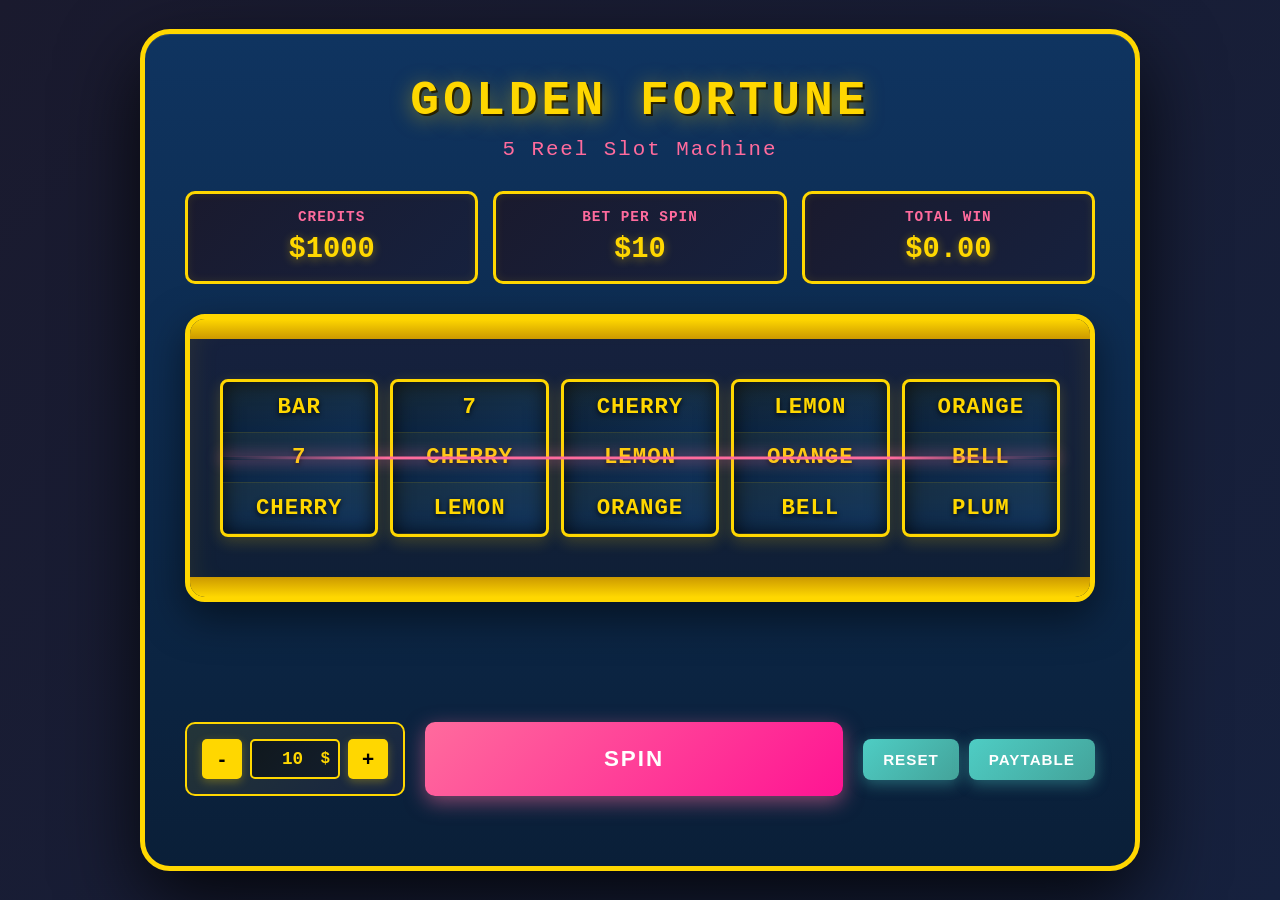
==== jackpot.html @ 62ddad8b "update" ====
<!DOCTYPE html>
<html lang="en">
<head>
    <meta charset="UTF-8">
    <meta name="viewport" content="width=device-width, initial-scale=1.0">
    <title>Golden Fortune Slot Machine</title>
    <link rel="stylesheet" href="jackpot.css">
</head>
<body>
    <div class="container">
        <div class="machine-header">
            <h1>GOLDEN FORTUNE</h1>
            <p class="subtitle">5 Reel Slot Machine</p>
        </div>

        <div class="display-panel">
            <div class="display-box">
                <span class="label">CREDITS</span>
                <span class="value" id="balance">$1000.00</span>
            </div>
            <div class="display-box">
                <span class="label">BET PER SPIN</span>
                <span class="value" id="bet-display">$1.00</span>
            </div>
            <div class="display-box">
                <span class="label">TOTAL WIN</span>
                <span class="value" id="win-display">$0.00</span>
            </div>
        </div>

        <div class="slot-machine">
            <div class="machine-top"></div>
            
            <div class="reels-wrapper">
                <div class="reel-slot" id="reel-1">
                    <div class="reel">
                        <div class="reel-item">BAR</div>
                        <div class="reel-item">7</div>
                        <div class="reel-item">CHERRY</div>
                        <div class="reel-item">LEMON</div>
                        <div class="reel-item">ORANGE</div>
                        <div class="reel-item">BELL</div>
                        <div class="reel-item">PLUM</div>
                        <div class="reel-item">GOLD</div>
                        <div class="reel-item">BAR</div>
                        <div class="reel-item">7</div>
                    </div>
                </div>
                <div class="reel-slot" id="reel-2">
                    <div class="reel">
                        <div class="reel-item">7</div>
                        <div class="reel-item">CHERRY</div>
                        <div class="reel-item">LEMON</div>
                        <div class="reel-item">ORANGE</div>
                        <div class="reel-item">BELL</div>
                        <div class="reel-item">PLUM</div>
                        <div class="reel-item">GOLD</div>
                        <div class="reel-item">BAR</div>
                        <div class="reel-item">7</div>
                        <div class="reel-item">CHERRY</div>
                    </div>
                </div>
                <div class="reel-slot" id="reel-3">
                    <div class="reel">
                        <div class="reel-item">CHERRY</div>
                        <div class="reel-item">LEMON</div>
                        <div class="reel-item">ORANGE</div>
                        <div class="reel-item">BELL</div>
                        <div class="reel-item">PLUM</div>
                        <div class="reel-item">GOLD</div>
                        <div class="reel-item">BAR</div>
                        <div class="reel-item">7</div>
                        <div class="reel-item">CHERRY</div>
                        <div class="reel-item">LEMON</div>
                    </div>
                </div>
                <div class="reel-slot" id="reel-4">
                    <div class="reel">
                        <div class="reel-item">LEMON</div>
                        <div class="reel-item">ORANGE</div>
                        <div class="reel-item">BELL</div>
                        <div class="reel-item">PLUM</div>
                        <div class="reel-item">GOLD</div>
                        <div class="reel-item">BAR</div>
                        <div class="reel-item">7</div>
                        <div class="reel-item">CHERRY</div>
                        <div class="reel-item">LEMON</div>
                        <div class="reel-item">ORANGE</div>
                    </div>
                </div>
                <div class="reel-slot" id="reel-5">
                    <div class="reel">
                        <div class="reel-item">ORANGE</div>
                        <div class="reel-item">BELL</div>
                        <div class="reel-item">PLUM</div>
                        <div class="reel-item">GOLD</div>
                        <div class="reel-item">BAR</div>
                        <div class="reel-item">7</div>
                        <div class="reel-item">CHERRY</div>
                        <div class="reel-item">LEMON</div>
                        <div class="reel-item">ORANGE</div>
                        <div class="reel-item">BELL</div>
                    </div>
                </div>
            </div>

            <div class="payline"></div>
            <div class="machine-bottom"></div>
        </div>

        <div class="message-area">
            <div id="result-message"></div>
            <div id="combo-display"></div>
        </div>

        <div class="control-panel">
            <div class="bet-control">
                <button class="btn-control" id="minus-btn">-</button>
                <div class="bet-input-wrapper">
                    <input type="text" id="bet-input" readonly>
                    <span class="currency">$</span>
                </div>
                <button class="btn-control" id="plus-btn">+</button>
            </div>

            <button id="spin-btn" class="btn-spin">SPIN</button>

            <div class="info-section">
                <button id="reset-btn" class="btn-info">RESET</button>
                <button id="paytable-btn" class="btn-info">PAYTABLE</button>
            </div>
        </div>

        <!-- Pay Table Modal -->
        <div id="paytable-modal" class="modal">
            <div class="modal-content">
                <span class="close">&times;</span>
                <h2>PAY TABLE</h2>
                <table class="paytable">
                    <tr>
                        <th>Combination</th>
                        <th>Multiplier</th>
                        <th>Odds</th>
                    </tr>
                    <tr class="jackpot-row">
                        <td>5 GOLD (Jackpot)</td>
                        <td>10,000x</td>
                        <td>1 in 8,389,262</td>
                    </tr>
                    <tr>
                        <td>5 of a Kind</td>
                        <td>500x</td>
                        <td>1 in 3,200</td>
                    </tr>
                    <tr>
                        <td>4 of a Kind</td>
                        <td>100x</td>
                        <td>1 in 400</td>
                    </tr>
                    <tr>
                        <td>3 of a Kind</td>
                        <td>10x</td>
                        <td>1 in 50</td>
                    </tr>
                    <tr class="bonus-row">
                        <td>3 GOLD (anywhere)</td>
                        <td>100x</td>
                        <td>1 in 540</td>
                    </tr>
                </table>
            </div>
        </div>
    </div>

    <script src="jackpot.js"></script>
</body>
</html>
---- jackpot.css ----
* {
    margin: 0;
    padding: 0;
    box-sizing: border-box;
}

body {
    font-family: 'Courier New', monospace;
    background: linear-gradient(135deg, #1a1a2e 0%, #16213e 100%);
    min-height: 100vh;
    display: flex;
    justify-content: center;
    align-items: center;
    padding: 20px;
}

.container {
    background: linear-gradient(180deg, #0f3460 0%, #0a1f38 100%);
    border-radius: 30px;
    padding: 40px;
    box-shadow: 0 30px 80px rgba(0, 0, 0, 0.8), inset 0 1px 0 rgba(255, 255, 255, 0.1);
    max-width: 1000px;
    width: 100%;
    border: 5px solid #ffd700;
    position: relative;
}

.machine-header {
    text-align: center;
    margin-bottom: 30px;
}

.machine-header h1 {
    font-size: 3em;
    color: #ffd700;
    text-shadow: 0 4px 20px rgba(255, 215, 0, 0.5), 2px 2px 0 #000;
    letter-spacing: 4px;
    margin-bottom: 10px;
    font-weight: bold;
}

.subtitle {
    color: #ff6b9d;
    font-size: 1.3em;
    letter-spacing: 2px;
}

.display-panel {
    display: grid;
    grid-template-columns: repeat(3, 1fr);
    gap: 15px;
    margin-bottom: 30px;
    padding: 0;
}

.display-box {
    background: linear-gradient(135deg, #1a1a2e 0%, #16213e 100%);
    border: 3px solid #ffd700;
    border-radius: 10px;
    padding: 15px;
    text-align: center;
    box-shadow: inset 0 0 10px rgba(255, 215, 0, 0.1);
}

.display-box .label {
    display: block;
    color: #ff6b9d;
    font-size: 0.9em;
    margin-bottom: 8px;
    text-transform: uppercase;
    letter-spacing: 1px;
    font-weight: bold;
}

.display-box .value {
    display: block;
    color: #ffd700;
    font-size: 1.8em;
    font-weight: bold;
    text-shadow: 0 2px 10px rgba(255, 215, 0, 0.4);
}

.slot-machine {
    position: relative;
    background: linear-gradient(180deg, #16213e 0%, #0f1f36 100%);
    border-radius: 20px;
    padding: 40px 30px;
    margin: 30px 0;
    border: 5px solid #ffd700;
    box-shadow: inset 0 0 30px rgba(255, 215, 0, 0.1), 0 15px 40px rgba(0, 0, 0, 0.5);
}

.machine-top {
    position: absolute;
    top: 0;
    left: 0;
    right: 0;
    height: 20px;
    background: linear-gradient(180deg, #ffd700 0%, #cc9900 100%);
    border-radius: 15px 15px 0 0;
}

.machine-bottom {
    position: absolute;
    bottom: 0;
    left: 0;
    right: 0;
    height: 20px;
    background: linear-gradient(180deg, #cc9900 0%, #ffd700 100%);
    border-radius: 0 0 15px 15px;
}

.reels-wrapper {
    display: grid;
    grid-template-columns: repeat(5, 1fr);
    gap: 12px;
    margin: 20px 0;
}

.reel-slot {
    position: relative;
    background: linear-gradient(135deg, #0a1f38 0%, #0f3460 100%);
    border: 3px solid #ffd700;
    border-radius: 8px;
    overflow: hidden;
    aspect-ratio: 1;
    box-shadow: inset 0 0 20px rgba(0, 0, 0, 0.8), 0 5px 15px rgba(255, 215, 0, 0.2);
}

.reel {
    width: 100%;
    height: 100%;
    display: flex;
    flex-direction: column;
    font-weight: bold;
    letter-spacing: 1px;
}

.reel-item {
    display: flex;
    align-items: center;
    justify-content: center;
    font-size: 1.4em;
    flex: 0 0 33.333%;
    height: 33.333%;
    color: #ffd700;
    text-shadow: 0 2px 5px rgba(0, 0, 0, 0.8);
    background: linear-gradient(180deg, rgba(255, 215, 0, 0.05) 0%, transparent 100%);
    border-bottom: 1px solid rgba(255, 215, 0, 0.1);
}

.reel.spinning {
    animation: spin 0.08s linear infinite;
}

@keyframes spin {
    0% {
        transform: translateY(0);
    }
    100% {
        transform: translateY(-33.333%);
    }
}

.payline {
    position: absolute;
    top: 50%;
    left: 30px;
    right: 30px;
    height: 3px;
    background: linear-gradient(90deg, transparent, #ff6b9d 20%, #ff6b9d 80%, transparent);
    transform: translateY(-50%);
    z-index: 10;
    box-shadow: 0 0 15px #ff6b9d;
}

.message-area {
    text-align: center;
    margin: 25px 0;
    min-height: 60px;
}

#result-message {
    color: #ff6b9d;
    font-size: 1.8em;
    font-weight: bold;
    text-shadow: 0 2px 10px rgba(255, 107, 157, 0.5);
    margin-bottom: 5px;
}

#combo-display {
    color: #ffd700;
    font-size: 1.2em;
    text-shadow: 0 2px 8px rgba(255, 215, 0, 0.3);
}

.control-panel {
    display: grid;
    grid-template-columns: 1fr 2fr 1fr;
    gap: 20px;
    margin: 30px 0;
}

.bet-control {
    display: flex;
    gap: 8px;
    justify-content: center;
    align-items: center;
    background: linear-gradient(135deg, rgba(255, 215, 0, 0.1) 0%, rgba(255, 107, 157, 0.05) 100%);
    padding: 15px;
    border-radius: 10px;
    border: 2px solid #ffd700;
}

.btn-control {
    background: #ffd700;
    color: #000;
    border: none;
    width: 40px;
    height: 40px;
    font-size: 1.3em;
    font-weight: bold;
    border-radius: 5px;
    cursor: pointer;
    transition: all 0.2s;
    box-shadow: 0 3px 10px rgba(255, 215, 0, 0.3);
}

.btn-control:hover {
    background: #ffed4e;
    transform: scale(1.1);
}

.btn-control:active {
    transform: scale(0.95);
}

.bet-input-wrapper {
    position: relative;
    display: flex;
    align-items: center;
}

#bet-input {
    background: linear-gradient(135deg, rgba(0, 0, 0, 0.5) 0%, rgba(0, 0, 0, 0.3) 100%);
    color: #ffd700;
    border: 2px solid #ffd700;
    padding: 8px 35px 8px 8px;
    font-size: 1.1em;
    font-weight: bold;
    text-align: right;
    width: 90px;
    border-radius: 5px;
    font-family: 'Courier New', monospace;
}

.currency {
    position: absolute;
    right: 10px;
    color: #ffd700;
    font-weight: bold;
    pointer-events: none;
}

.btn-spin {
    background: linear-gradient(135deg, #ff6b9d 0%, #ff1493 100%);
    color: white;
    border: none;
    padding: 20px 40px;
    font-size: 1.4em;
    font-weight: bold;
    border-radius: 10px;
    cursor: pointer;
    transition: all 0.3s;
    box-shadow: 0 6px 20px rgba(255, 107, 157, 0.5);
    text-transform: uppercase;
    letter-spacing: 2px;
}

.btn-spin:hover:not(:disabled) {
    background: linear-gradient(135deg, #ff7aad 0%, #ff2fa3 100%);
    transform: translateY(-3px);
    box-shadow: 0 10px 30px rgba(255, 107, 157, 0.7);
}

.btn-spin:active:not(:disabled) {
    transform: translateY(-1px);
}

.btn-spin:disabled {
    opacity: 0.5;
    cursor: not-allowed;
}

.info-section {
    display: flex;
    gap: 10px;
    justify-content: center;
    align-items: center;
}

.btn-info {
    background: linear-gradient(135deg, #4ecdc4 0%, #44a39a 100%);
    color: white;
    border: none;
    padding: 12px 20px;
    font-size: 0.95em;
    font-weight: bold;
    border-radius: 8px;
    cursor: pointer;
    transition: all 0.3s;
    box-shadow: 0 4px 15px rgba(78, 205, 196, 0.4);
    text-transform: uppercase;
    letter-spacing: 1px;
}

.btn-info:hover {
    background: linear-gradient(135deg, #5dd9d0 0%, #52b3aa 100%);
    transform: translateY(-2px);
    box-shadow: 0 6px 20px rgba(78, 205, 196, 0.6);
}

.btn-info:active {
    transform: translateY(0);
}

/* Modal Styles */
.modal {
    display: none;
    position: fixed;
    z-index: 1000;
    left: 0;
    top: 0;
    width: 100%;
    height: 100%;
    background-color: rgba(0, 0, 0, 0.8);
}

.modal-content {
    background: linear-gradient(180deg, #0f3460 0%, #0a1f38 100%);
    margin: 5% auto;
    padding: 30px;
    border: 3px solid #ffd700;
    border-radius: 15px;
    width: 90%;
    max-width: 600px;
    box-shadow: 0 20px 60px rgba(0, 0, 0, 0.9);
}

.close {
    color: #ffd700;
    float: right;
    font-size: 2em;
    font-weight: bold;
    cursor: pointer;
    transition: all 0.3s;
}

.close:hover {
    color: #ff6b9d;
    text-shadow: 0 0 10px #ff6b9d;
}

.modal-content h2 {
    color: #ffd700;
    text-align: center;
    margin-bottom: 20px;
    font-size: 2em;
    text-shadow: 0 2px 10px rgba(255, 215, 0, 0.4);
}

.paytable {
    width: 100%;
    border-collapse: collapse;
    color: #ffd700;
}

.paytable th {
    background: linear-gradient(135deg, rgba(255, 215, 0, 0.2) 0%, rgba(255, 107, 157, 0.1) 100%);
    color: #ff6b9d;
    padding: 12px;
    text-align: left;
    border: 2px solid #ffd700;
    text-transform: uppercase;
    font-size: 0.95em;
}

.paytable td {
    padding: 12px;
    border: 1px solid #ffd700;
    text-align: left;
}

.paytable tr:hover {
    background: rgba(255, 215, 0, 0.05);
}

.jackpot-row {
    background: rgba(255, 107, 157, 0.1);
}

.jackpot-row td {
    color: #ff6b9d;
    font-weight: bold;
}

.bonus-row {
    background: rgba(78, 205, 196, 0.1);
}

.bonus-row td {
    color: #4ecdc4;
    font-weight: bold;
}

/* Win animation */
@keyframes jackpot-burst {
    0%, 100% {
        transform: scale(1) rotate(0deg);
    }
    25% {
        transform: scale(1.08) rotate(2deg);
    }
    50% {
        transform: scale(1.12) rotate(-2deg);
    }
    75% {
        transform: scale(1.08) rotate(2deg);
    }
}

.winning {
    animation: jackpot-burst 0.4s ease-in-out 4;
}

/* Responsive design */
@media (max-width: 768px) {
    .container {
        padding: 20px;
    }

    .machine-header h1 {
        font-size: 2em;
    }

    .control-panel {
        grid-template-columns: 1fr;
    }

    .reel-item {
        font-size: 1.2em;
    }

    .display-panel {
        grid-template-columns: 1fr;
    }
}
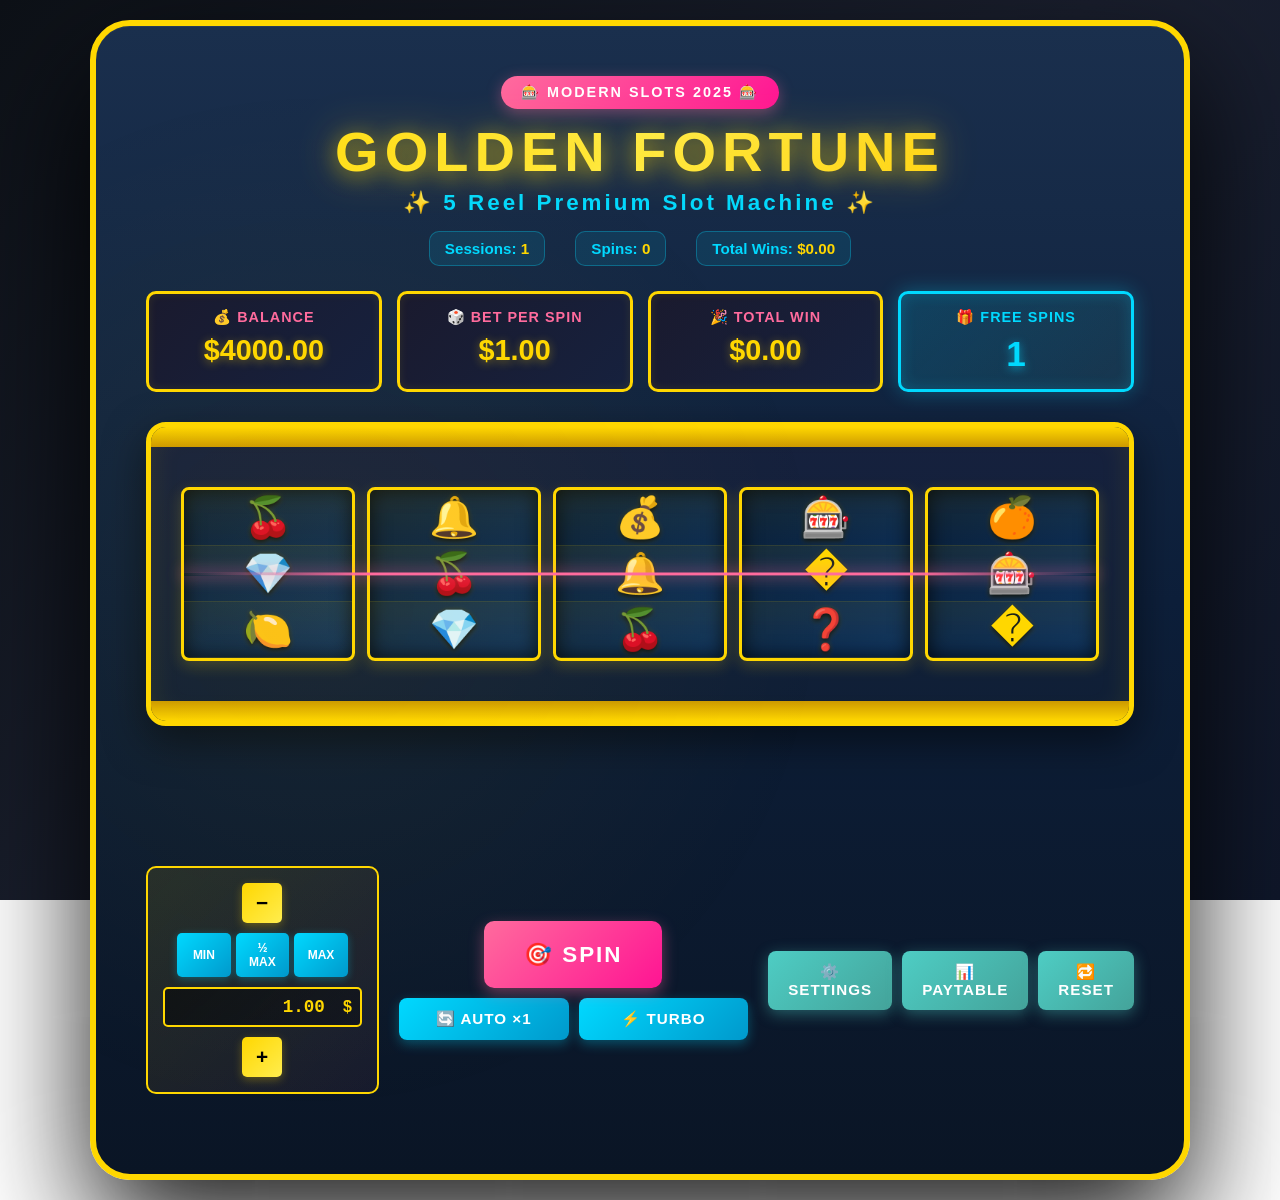
==== commit 67241061: "update" ====
--- a/jackpot.html
+++ b/jackpot.html
@@ -3,28 +3,37 @@
 <head>
     <meta charset="UTF-8">
     <meta name="viewport" content="width=device-width, initial-scale=1.0">
-    <title>Golden Fortune Slot Machine</title>
+    <title>Golden Fortune Slot Machine 2025</title>
     <link rel="stylesheet" href="jackpot.css">
-</head>
-<body>
+</head><body>
     <div class="container">
         <div class="machine-header">
+            <div class="header-badge">🎰 MODERN SLOTS 2025 🎰</div>
             <h1>GOLDEN FORTUNE</h1>
-            <p class="subtitle">5 Reel Slot Machine</p>
+            <p class="subtitle">✨ 5 Reel Premium Slot Machine ✨</p>
+            <div class="session-stats">
+                <span class="stat-item">Sessions: <span id="session-count">0</span></span>
+                <span class="stat-item">Spins: <span id="spin-count">0</span></span>
+                <span class="stat-item">Total Wins: <span id="total-wins">$0.00</span></span>
+            </div>
         </div>
 
         <div class="display-panel">
             <div class="display-box">
-                <span class="label">CREDITS</span>
-                <span class="value" id="balance">$1000.00</span>
+                <span class="label">💰 BALANCE</span>
+                <span class="value" id="balance">$4000.00</span>
             </div>
             <div class="display-box">
-                <span class="label">BET PER SPIN</span>
+                <span class="label">🎲 BET PER SPIN</span>
                 <span class="value" id="bet-display">$1.00</span>
             </div>
             <div class="display-box">
-                <span class="label">TOTAL WIN</span>
+                <span class="label">🎉 TOTAL WIN</span>
                 <span class="value" id="win-display">$0.00</span>
+            </div>
+            <div class="display-box free-spins-box">
+                <span class="label">🎁 FREE SPINS</span>
+                <span class="value" id="free-spins-display">1</span>
             </div>
         </div>
 
@@ -34,72 +43,87 @@
             <div class="reels-wrapper">
                 <div class="reel-slot" id="reel-1">
                     <div class="reel">
-                        <div class="reel-item">BAR</div>
-                        <div class="reel-item">7</div>
-                        <div class="reel-item">CHERRY</div>
-                        <div class="reel-item">LEMON</div>
-                        <div class="reel-item">ORANGE</div>
-                        <div class="reel-item">BELL</div>
-                        <div class="reel-item">PLUM</div>
-                        <div class="reel-item">GOLD</div>
-                        <div class="reel-item">BAR</div>
-                        <div class="reel-item">7</div>
+                        <div class="reel-item">🍒</div>
+                        <div class="reel-item">💎</div>
+                        <div class="reel-item">🍋</div>
+                        <div class="reel-item">7️⃣</div>
+                        <div class="reel-item">🍊</div>
+                        <div class="reel-item">🔔</div>
+                        <div class="reel-item">🎰</div>
+                        <div class="reel-item">�</div>                        <div class="reel-item">❓</div>                        <div class="reel-item">💰</div>
+                        <div class="reel-item">🍒</div>
+                        <div class="reel-item">💎</div>
+                        <div class="reel-item">🍋</div>
+                        <div class="reel-item">7️⃣</div>
                     </div>
                 </div>
                 <div class="reel-slot" id="reel-2">
                     <div class="reel">
-                        <div class="reel-item">7</div>
-                        <div class="reel-item">CHERRY</div>
-                        <div class="reel-item">LEMON</div>
-                        <div class="reel-item">ORANGE</div>
-                        <div class="reel-item">BELL</div>
-                        <div class="reel-item">PLUM</div>
-                        <div class="reel-item">GOLD</div>
-                        <div class="reel-item">BAR</div>
-                        <div class="reel-item">7</div>
-                        <div class="reel-item">CHERRY</div>
+                        <div class="reel-item">🔔</div>
+                        <div class="reel-item">🍒</div>
+                        <div class="reel-item">💎</div>
+                        <div class="reel-item">🍋</div>
+                        <div class="reel-item">7️⃣</div>
+                        <div class="reel-item">🍊</div>
+                        <div class="reel-item">🎰</div>
+                        <div class="reel-item">�</div>                        <div class="reel-item">❓</div>                        <div class="reel-item">💰</div>
+                        <div class="reel-item">🔔</div>
+                        <div class="reel-item">🍒</div>
+                        <div class="reel-item">💎</div>
+                        <div class="reel-item">🍋</div>
                     </div>
                 </div>
                 <div class="reel-slot" id="reel-3">
                     <div class="reel">
-                        <div class="reel-item">CHERRY</div>
-                        <div class="reel-item">LEMON</div>
-                        <div class="reel-item">ORANGE</div>
-                        <div class="reel-item">BELL</div>
-                        <div class="reel-item">PLUM</div>
-                        <div class="reel-item">GOLD</div>
-                        <div class="reel-item">BAR</div>
-                        <div class="reel-item">7</div>
-                        <div class="reel-item">CHERRY</div>
-                        <div class="reel-item">LEMON</div>
+                        <div class="reel-item">💰</div>
+                        <div class="reel-item">🔔</div>
+                        <div class="reel-item">🍒</div>
+                        <div class="reel-item">💎</div>
+                        <div class="reel-item">🍋</div>
+                        <div class="reel-item">7️⃣</div>
+                        <div class="reel-item">🍊</div>
+                        <div class="reel-item">🎰</div>
+                        <div class="reel-item">�</div>
+                        <div class="reel-item">💰</div>
+                        <div class="reel-item">🔔</div>
+                        <div class="reel-item">🍒</div>
+                        <div class="reel-item">💎</div>
                     </div>
                 </div>
                 <div class="reel-slot" id="reel-4">
                     <div class="reel">
-                        <div class="reel-item">LEMON</div>
-                        <div class="reel-item">ORANGE</div>
-                        <div class="reel-item">BELL</div>
-                        <div class="reel-item">PLUM</div>
-                        <div class="reel-item">GOLD</div>
-                        <div class="reel-item">BAR</div>
-                        <div class="reel-item">7</div>
-                        <div class="reel-item">CHERRY</div>
-                        <div class="reel-item">LEMON</div>
-                        <div class="reel-item">ORANGE</div>
+                        <div class="reel-item">🎰</div>
+                        <div class="reel-item">�</div>
+                        <div class="reel-item">❓</div>
+                        <div class="reel-item">💰</div>
+                        <div class="reel-item">🔔</div>
+                        <div class="reel-item">🍒</div>
+                        <div class="reel-item">💎</div>
+                        <div class="reel-item">🍋</div>
+                        <div class="reel-item">7️⃣</div>
+                        <div class="reel-item">🍊</div>
+                        <div class="reel-item">🎰</div>
+                        <div class="reel-item">👿</div>
+                        <div class="reel-item">❓</div>
+                        <div class="reel-item">💰</div>
                     </div>
                 </div>
                 <div class="reel-slot" id="reel-5">
                     <div class="reel">
-                        <div class="reel-item">ORANGE</div>
-                        <div class="reel-item">BELL</div>
-                        <div class="reel-item">PLUM</div>
-                        <div class="reel-item">GOLD</div>
-                        <div class="reel-item">BAR</div>
-                        <div class="reel-item">7</div>
-                        <div class="reel-item">CHERRY</div>
-                        <div class="reel-item">LEMON</div>
-                        <div class="reel-item">ORANGE</div>
-                        <div class="reel-item">BELL</div>
+                        <div class="reel-item">🍊</div>
+                        <div class="reel-item">🎰</div>
+                        <div class="reel-item">�</div>
+                        <div class="reel-item">❓</div>
+                        <div class="reel-item">💰</div>
+                        <div class="reel-item">🔔</div>
+                        <div class="reel-item">🍒</div>
+                        <div class="reel-item">💎</div>
+                        <div class="reel-item">🍋</div>
+                        <div class="reel-item">7️⃣</div>
+                        <div class="reel-item">🍊</div>
+                        <div class="reel-item">🎰</div>
+                        <div class="reel-item">👿</div>
+                        <div class="reel-item">❓</div>
                     </div>
                 </div>
             </div>
@@ -111,23 +135,61 @@
         <div class="message-area">
             <div id="result-message"></div>
             <div id="combo-display"></div>
+            <div id="multiplier-display"></div>
         </div>
 
         <div class="control-panel">
             <div class="bet-control">
-                <button class="btn-control" id="minus-btn">-</button>
+                <button class="btn-control" id="minus-btn" title="Decrease bet">−</button>
+                <div class="quick-bet-buttons">
+                    <button class="quick-bet" id="bet-min" title="Minimum bet">MIN</button>
+                    <button class="quick-bet" id="bet-half" title="Half of max">½ MAX</button>
+                    <button class="quick-bet" id="bet-max" title="Maximum bet">MAX</button>
+                </div>
                 <div class="bet-input-wrapper">
                     <input type="text" id="bet-input" readonly>
                     <span class="currency">$</span>
                 </div>
-                <button class="btn-control" id="plus-btn">+</button>
-            </div>
-
-            <button id="spin-btn" class="btn-spin">SPIN</button>
+                <button class="btn-control" id="plus-btn" title="Increase bet">+</button>
+            </div>
+
+            <div class="spin-controls">
+                <button id="spin-btn" class="btn-spin">🎯 SPIN</button>
+                <div class="spin-options">
+                    <button id="auto-play-btn" class="btn-secondary" title="Auto-play mode">🔄 AUTO ×1</button>
+                    <button id="turbo-btn" class="btn-secondary" title="Fast spin mode">⚡ TURBO</button>
+                </div>
+            </div>
 
             <div class="info-section">
-                <button id="reset-btn" class="btn-info">RESET</button>
-                <button id="paytable-btn" class="btn-info">PAYTABLE</button>
+                <button id="settings-btn" class="btn-info" title="Game settings">⚙️ SETTINGS</button>
+                <button id="paytable-btn" class="btn-info" title="View paytable">📊 PAYTABLE</button>
+                <button id="reset-btn" class="btn-info" title="Reset balance">🔁 RESET</button>
+            </div>
+        </div>
+
+        <!-- Insurance Prompt Modal -->
+        <div id="insurance-modal" class="modal">
+            <div class="modal-content insurance-content">
+                <h2>💎 INSURANCE OFFER 💎</h2>
+                <p>Protect your winnings with insurance!</p>
+                <p class="insurance-offer">Spend <strong>$650</strong> for insurance coverage?</p>
+                <div class="modal-buttons">
+                    <button id="insurance-yes" class="btn-modal">✓ YES</button>
+                    <button id="insurance-no" class="btn-modal">✗ NO</button>
+                </div>
+            </div>
+        </div>
+
+        <!-- Bankruptcy Modal -->
+        <div id="bankruptcy-modal" class="modal">
+            <div class="modal-content bankruptcy-content">
+                <h2>💔 GAME OVER 💔</h2>
+                <p>You've run out of credits!</p>
+                <p class="bankruptcy-info">Final Balance: <span id="final-balance">$0.00</span></p>
+                <div class="modal-buttons">
+                    <button id="restart-btn" class="btn-modal">🔄 RESTART GAME</button>
+                </div>
             </div>
         </div>
 
@@ -135,7 +197,7 @@
         <div id="paytable-modal" class="modal">
             <div class="modal-content">
                 <span class="close">&times;</span>
-                <h2>PAY TABLE</h2>
+                <h2>💎 PAY TABLE 💎</h2>
                 <table class="paytable">
                     <tr>
                         <th>Combination</th>
@@ -143,9 +205,14 @@
                         <th>Odds</th>
                     </tr>
                     <tr class="jackpot-row">
-                        <td>5 GOLD (Jackpot)</td>
+                        <td>5 💎 (JACKPOT)</td>
                         <td>10,000x</td>
                         <td>1 in 8,389,262</td>
+                    </tr>
+                    <tr class="premium-row">
+                        <td>5 7️⃣ (Lucky 7s)</td>
+                        <td>2,000x</td>
+                        <td>1 in 1,048,576</td>
                     </tr>
                     <tr>
                         <td>5 of a Kind</td>
@@ -163,11 +230,71 @@
                         <td>1 in 50</td>
                     </tr>
                     <tr class="bonus-row">
-                        <td>3 GOLD (anywhere)</td>
+                        <td>3 💎 (Anywhere)</td>
                         <td>100x</td>
                         <td>1 in 540</td>
                     </tr>
+                    <tr class="scatter-row">
+                        <td>💫 SCATTER: 5+ Symbols (Visible)</td>
+                        <td>150x</td>
+                        <td>1 in 300</td>
+                    </tr>
+                    <tr class="scatter-row">
+                        <td>💫 SCATTER: 4 Symbols (Visible)</td>
+                        <td>50x</td>
+                        <td>1 in 100</td>
+                    </tr>
+                    <tr class="scatter-row">
+                        <td>💫 SCATTER: 3 Symbols (Visible)</td>
+                        <td>8x</td>
+                        <td>1 in 20</td>
+                    </tr>
+                    <tr class="devil-row">
+                        <td>👿 DEVIL: 2-3 Symbols (BAD LUCK!)</td>
+                        <td>-2x (LOSE MONEY)</td>
+                        <td>⚠️ PENALTY</td>
+                    </tr>
+                    <tr class="mystery-row">
+                        <td>❓ MYSTERY: 2-3 Symbols (50/50 COINFLIP!)</td>
+                        <td>+5x or -3x (RANDOM)</td>
+                        <td>🎲 GAMBLE</td>
+                    </tr>
                 </table>
+            </div>
+        </div>
+
+        <!-- Settings Modal -->
+        <div id="settings-modal" class="modal">
+            <div class="modal-content settings-content">
+                <span class="close">&times;</span>
+                <h2>⚙️ SETTINGS</h2>
+                <div class="settings-group">
+                    <label class="setting-item">
+                        <input type="checkbox" id="sound-toggle" checked>
+                        <span>🔊 Enable Sounds</span>
+                    </label>
+                    <label class="setting-item">
+                        <input type="checkbox" id="effects-toggle" checked>
+                        <span>✨ Enable Effects</span>
+                    </label>
+                    <label class="setting-item">
+                        <input type="checkbox" id="vibration-toggle" checked>
+                        <span>📳 Vibration Feedback</span>
+                    </label>
+                </div>
+                <div class="settings-group">
+                    <label class="setting-item">
+                        <span>🎬 Animation Speed:</span>
+                        <select id="animation-speed">
+                            <option value="fast">Fast (1.5s)</option>
+                            <option value="normal" selected>Normal (2.5s)</option>
+                            <option value="slow">Slow (3.5s)</option>
+                        </select>
+                    </label>
+                </div>
+                <div class="settings-footer">
+                    <button class="btn-modal" id="settings-close">Close</button>
+                </div>
             </div>
         </div>
     </div>
--- a/jackpot.css
+++ b/jackpot.css
@@ -5,52 +5,111 @@
 }
 
 body {
-    font-family: 'Courier New', monospace;
-    background: linear-gradient(135deg, #1a1a2e 0%, #16213e 100%);
+    font-family: 'Segoe UI', Tahoma, Geneva, Verdana, sans-serif;
+    background: linear-gradient(135deg, #0d1117 0%, #1a1f2e 50%, #0f172a 100%);
     min-height: 100vh;
     display: flex;
     justify-content: center;
     align-items: center;
     padding: 20px;
+    background-attachment: fixed;
 }
 
 .container {
-    background: linear-gradient(180deg, #0f3460 0%, #0a1f38 100%);
-    border-radius: 30px;
-    padding: 40px;
-    box-shadow: 0 30px 80px rgba(0, 0, 0, 0.8), inset 0 1px 0 rgba(255, 255, 255, 0.1);
-    max-width: 1000px;
+    background: linear-gradient(180deg, #1a2f4d 0%, #0d1f3a 50%, #0a1525 100%);
+    border-radius: 40px;
+    padding: 50px;
+    box-shadow: 0 50px 120px rgba(0, 0, 0, 0.9), inset 0 1px 0 rgba(255, 255, 255, 0.05);
+    max-width: 1100px;
     width: 100%;
-    border: 5px solid #ffd700;
+    border: 6px solid #ffd700;
     position: relative;
+    overflow: hidden;
+}
+
+.container::before {
+    content: '';
+    position: absolute;
+    top: 0;
+    left: 0;
+    right: 0;
+    bottom: 0;
+    background: radial-gradient(circle at 20% 50%, rgba(255, 215, 0, 0.05) 0%, transparent 50%);
+    pointer-events: none;
+    z-index: 1;
 }
 
 .machine-header {
     text-align: center;
-    margin-bottom: 30px;
+    margin-bottom: 25px;
+    position: relative;
+    z-index: 2;
+}
+
+.header-badge {
+    display: inline-block;
+    background: linear-gradient(135deg, #ff6b9d 0%, #ff1493 100%);
+    color: white;
+    padding: 8px 20px;
+    border-radius: 20px;
+    font-size: 0.9em;
+    font-weight: bold;
+    margin-bottom: 10px;
+    letter-spacing: 2px;
+    box-shadow: 0 4px 15px rgba(255, 107, 157, 0.4);
 }
 
 .machine-header h1 {
-    font-size: 3em;
+    font-size: 3.5em;
+    background: linear-gradient(135deg, #ffd700 0%, #ffed4e 50%, #ffc700 100%);
+    -webkit-background-clip: text;
+    -webkit-text-fill-color: transparent;
+    background-clip: text;
+    text-shadow: 0 4px 20px rgba(255, 215, 0, 0.5);
+    letter-spacing: 6px;
+    margin-bottom: 5px;
+    font-weight: 900;
+    filter: drop-shadow(0 0 20px rgba(255, 215, 0, 0.4));
+}
+
+.subtitle {
+    color: #00d9ff;
+    font-size: 1.4em;
+    letter-spacing: 3px;
+    font-weight: 600;
+}
+
+.session-stats {
+    display: flex;
+    justify-content: center;
+    gap: 30px;
+    margin-top: 15px;
+    font-size: 0.95em;
+    color: #00d9ff;
+    flex-wrap: wrap;
+}
+
+.stat-item {
+    background: rgba(0, 217, 255, 0.1);
+    padding: 8px 15px;
+    border-radius: 10px;
+    border: 1px solid rgba(0, 217, 255, 0.3);
+    font-weight: 600;
+}
+
+.stat-item span {
     color: #ffd700;
-    text-shadow: 0 4px 20px rgba(255, 215, 0, 0.5), 2px 2px 0 #000;
-    letter-spacing: 4px;
-    margin-bottom: 10px;
-    font-weight: bold;
-}
-
-.subtitle {
-    color: #ff6b9d;
-    font-size: 1.3em;
-    letter-spacing: 2px;
+    font-weight: 700;
 }
 
 .display-panel {
     display: grid;
-    grid-template-columns: repeat(3, 1fr);
+    grid-template-columns: repeat(auto-fit, minmax(150px, 1fr));
     gap: 15px;
     margin-bottom: 30px;
     padding: 0;
+    position: relative;
+    z-index: 2;
 }
 
 .display-box {
@@ -78,6 +137,26 @@
     font-size: 1.8em;
     font-weight: bold;
     text-shadow: 0 2px 10px rgba(255, 215, 0, 0.4);
+}
+
+.free-spins-box {
+    background: linear-gradient(135deg, rgba(0, 217, 255, 0.15) 0%, rgba(78, 205, 196, 0.1) 100%) !important;
+    border: 3px solid #00d9ff !important;
+    box-shadow: inset 0 0 15px rgba(0, 217, 255, 0.2), 0 0 20px rgba(0, 217, 255, 0.3) !important;
+}
+
+.free-spins-box .label {
+    color: #00d9ff !important;
+}
+
+.free-spins-box .value {
+    color: #00d9ff !important;
+    text-shadow: 0 2px 10px rgba(0, 217, 255, 0.6) !important;
+    font-size: 2.2em !important;
+}
+
+.free-spins-box.active {
+    animation: pulse-glow 1.5s ease-in-out infinite;
 }
 
 .slot-machine {
@@ -127,6 +206,33 @@
     box-shadow: inset 0 0 20px rgba(0, 0, 0, 0.8), 0 5px 15px rgba(255, 215, 0, 0.2);
 }
 
+.reel-slot.spinning {
+    box-shadow: inset 0 0 30px rgba(255, 215, 0, 0.3), 0 5px 25px rgba(255, 215, 0, 0.4), 0 0 20px rgba(255, 215, 0, 0.2);
+    border-color: #ffed4e;
+}
+
+.reel-slot.spinning::before {
+    content: '';
+    position: absolute;
+    top: 0;
+    left: 0;
+    right: 0;
+    bottom: 0;
+    background: radial-gradient(circle, rgba(255, 215, 0, 0.1) 0%, transparent 70%);
+    pointer-events: none;
+    z-index: 5;
+    animation: pulse-spin 0.2s linear infinite;
+}
+
+@keyframes pulse-spin {
+    0%, 100% {
+        opacity: 0.3;
+    }
+    50% {
+        opacity: 0.6;
+    }
+}
+
 .reel {
     width: 100%;
     height: 100%;
@@ -134,31 +240,60 @@
     flex-direction: column;
     font-weight: bold;
     letter-spacing: 1px;
+    will-change: transform;
+    backface-visibility: hidden;
+    perspective: 1000px;
 }
 
 .reel-item {
     display: flex;
     align-items: center;
     justify-content: center;
-    font-size: 1.4em;
+    font-size: 2.5em;
     flex: 0 0 33.333%;
     height: 33.333%;
     color: #ffd700;
     text-shadow: 0 2px 5px rgba(0, 0, 0, 0.8);
     background: linear-gradient(180deg, rgba(255, 215, 0, 0.05) 0%, transparent 100%);
     border-bottom: 1px solid rgba(255, 215, 0, 0.1);
+    will-change: opacity;
+    contain: layout style paint;
+    filter: drop-shadow(0 0 2px rgba(255, 215, 0, 0.2));
+}
+
+.reel.spinning .reel-item {
+    filter: blur(0.5px) drop-shadow(0 0 4px rgba(255, 215, 0, 0.4));
+    opacity: 0.95;
 }
 
 .reel.spinning {
-    animation: spin 0.08s linear infinite;
+    animation: spin-wheel 0.04s linear infinite;
 }
 
 @keyframes spin {
     0% {
+        transform: translateY(0) translateZ(0);
+    }
+    100% {
+        transform: translateY(-33.333%) translateZ(0);
+    }
+}
+
+@keyframes spin-wheel {
+    0% {
         transform: translateY(0);
     }
     100% {
         transform: translateY(-33.333%);
+    }
+}
+
+@keyframes reel-decelerate {
+    0% {
+        animation-timing-function: cubic-bezier(0.25, 0.46, 0.45, 0.94);
+    }
+    100% {
+        animation-timing-function: ease-out;
     }
 }
 
@@ -196,14 +331,17 @@
 
 .control-panel {
     display: grid;
-    grid-template-columns: 1fr 2fr 1fr;
+    grid-template-columns: 1fr 1.5fr 1fr;
     gap: 20px;
     margin: 30px 0;
+    position: relative;
+    z-index: 2;
 }
 
 .bet-control {
     display: flex;
-    gap: 8px;
+    flex-direction: column;
+    gap: 10px;
     justify-content: center;
     align-items: center;
     background: linear-gradient(135deg, rgba(255, 215, 0, 0.1) 0%, rgba(255, 107, 157, 0.05) 100%);
@@ -212,8 +350,44 @@
     border: 2px solid #ffd700;
 }
 
+.bet-control > div:first-child {
+    display: flex;
+    gap: 8px;
+    width: 100%;
+    align-items: center;
+}
+
+.quick-bet-buttons {
+    display: flex;
+    gap: 5px;
+    flex: 1;
+}
+
+.quick-bet {
+    flex: 1;
+    background: linear-gradient(135deg, #00d9ff 0%, #0099cc 100%);
+    color: white;
+    border: none;
+    padding: 8px 12px;
+    font-size: 0.75em;
+    font-weight: bold;
+    border-radius: 5px;
+    cursor: pointer;
+    transition: all 0.15s ease-out;
+    box-shadow: 0 2px 8px rgba(0, 217, 255, 0.3);
+}
+
+.quick-bet:hover {
+    background: linear-gradient(135deg, #00e9ff 0%, #00aadd 100%);
+    transform: scale(1.05);
+}
+
+.quick-bet:active {
+    transform: scale(0.95);
+}
+
 .btn-control {
-    background: #ffd700;
+    background: linear-gradient(135deg, #ffd700 0%, #ffed4e 100%);
     color: #000;
     border: none;
     width: 40px;
@@ -222,12 +396,14 @@
     font-weight: bold;
     border-radius: 5px;
     cursor: pointer;
-    transition: all 0.2s;
+    transition: all 0.15s ease-out;
     box-shadow: 0 3px 10px rgba(255, 215, 0, 0.3);
+    will-change: transform, background-color;
+    backface-visibility: hidden;
 }
 
 .btn-control:hover {
-    background: #ffed4e;
+    background: linear-gradient(135deg, #ffed4e 0%, #ffff99 100%);
     transform: scale(1.1);
 }
 
@@ -239,6 +415,7 @@
     position: relative;
     display: flex;
     align-items: center;
+    width: 100%;
 }
 
 #bet-input {
@@ -249,7 +426,7 @@
     font-size: 1.1em;
     font-weight: bold;
     text-align: right;
-    width: 90px;
+    width: 100%;
     border-radius: 5px;
     font-family: 'Courier New', monospace;
 }
@@ -260,6 +437,49 @@
     color: #ffd700;
     font-weight: bold;
     pointer-events: none;
+}
+
+.spin-controls {
+    display: flex;
+    flex-direction: column;
+    gap: 10px;
+    justify-content: center;
+    align-items: center;
+}
+
+.spin-options {
+    display: flex;
+    gap: 10px;
+    width: 100%;
+}
+
+.btn-secondary {
+    flex: 1;
+    background: linear-gradient(135deg, #00d9ff 0%, #0099cc 100%);
+    color: white;
+    border: none;
+    padding: 12px;
+    font-size: 0.95em;
+    font-weight: bold;
+    border-radius: 8px;
+    cursor: pointer;
+    transition: all 0.2s ease-out;
+    box-shadow: 0 4px 12px rgba(0, 217, 255, 0.3);
+    text-transform: uppercase;
+    letter-spacing: 1px;
+}
+
+.btn-secondary:hover {
+    background: linear-gradient(135deg, #00e9ff 0%, #00aadd 100%);
+    transform: translateY(-2px);
+}
+
+.btn-secondary:active {
+    transform: translateY(0);
+}
+
+.btn-secondary.active {
+    background: linear-gradient(135deg, #ff6b9d 0%, #ff1493 100%);
 }
 
 .btn-spin {
@@ -271,10 +491,12 @@
     font-weight: bold;
     border-radius: 10px;
     cursor: pointer;
-    transition: all 0.3s;
-    box-shadow: 0 6px 20px rgba(255, 107, 157, 0.5);
+    transition: all 0.2s ease-out;
+    box-shadow: 0 5px 15px rgba(255, 107, 157, 0.4);
     text-transform: uppercase;
     letter-spacing: 2px;
+    will-change: transform, box-shadow;
+    backface-visibility: hidden;
 }
 
 .btn-spin:hover:not(:disabled) {
@@ -322,6 +544,36 @@
 
 .btn-info:active {
     transform: translateY(0);
+}
+
+.message-area {
+    text-align: center;
+    margin: 25px 0;
+    min-height: 80px;
+    position: relative;
+    z-index: 2;
+}
+
+#result-message {
+    color: #ff6b9d;
+    font-size: 2em;
+    font-weight: bold;
+    text-shadow: 0 2px 10px rgba(255, 107, 157, 0.5);
+    margin-bottom: 10px;
+    animation: slideIn 0.3s ease-out;
+}
+
+#combo-display {
+    color: #ffd700;
+    font-size: 1.2em;
+    text-shadow: 0 2px 8px rgba(255, 215, 0, 0.3);
+}
+
+#multiplier-display {
+    color: #00d9ff;
+    font-size: 1.1em;
+    text-shadow: 0 2px 8px rgba(0, 217, 255, 0.3);
+    font-weight: 600;
 }
 
 /* Modal Styles */
@@ -333,40 +585,46 @@
     top: 0;
     width: 100%;
     height: 100%;
-    background-color: rgba(0, 0, 0, 0.8);
+    background-color: rgba(0, 0, 0, 0.85);
+    animation: fadeIn 0.3s ease-out;
+    backdrop-filter: blur(4px);
 }
 
 .modal-content {
     background: linear-gradient(180deg, #0f3460 0%, #0a1f38 100%);
     margin: 5% auto;
-    padding: 30px;
+    padding: 40px;
     border: 3px solid #ffd700;
-    border-radius: 15px;
+    border-radius: 20px;
     width: 90%;
-    max-width: 600px;
-    box-shadow: 0 20px 60px rgba(0, 0, 0, 0.9);
+    max-width: 700px;
+    box-shadow: 0 20px 60px rgba(0, 0, 0, 0.95), 0 0 40px rgba(255, 215, 0, 0.2);
+    animation: slideUp 0.3s ease-out;
 }
 
 .close {
     color: #ffd700;
     float: right;
-    font-size: 2em;
+    font-size: 2.5em;
     font-weight: bold;
     cursor: pointer;
     transition: all 0.3s;
+    line-height: 20px;
 }
 
 .close:hover {
     color: #ff6b9d;
     text-shadow: 0 0 10px #ff6b9d;
+    transform: scale(1.2);
 }
 
 .modal-content h2 {
     color: #ffd700;
     text-align: center;
-    margin-bottom: 20px;
-    font-size: 2em;
+    margin-bottom: 25px;
+    font-size: 2.2em;
     text-shadow: 0 2px 10px rgba(255, 215, 0, 0.4);
+    letter-spacing: 2px;
 }
 
 .paytable {
@@ -378,25 +636,27 @@
 .paytable th {
     background: linear-gradient(135deg, rgba(255, 215, 0, 0.2) 0%, rgba(255, 107, 157, 0.1) 100%);
     color: #ff6b9d;
-    padding: 12px;
+    padding: 15px;
     text-align: left;
     border: 2px solid #ffd700;
     text-transform: uppercase;
     font-size: 0.95em;
+    font-weight: 700;
 }
 
 .paytable td {
-    padding: 12px;
+    padding: 14px;
     border: 1px solid #ffd700;
     text-align: left;
+    font-size: 1em;
 }
 
 .paytable tr:hover {
-    background: rgba(255, 215, 0, 0.05);
+    background: rgba(255, 215, 0, 0.08);
 }
 
 .jackpot-row {
-    background: rgba(255, 107, 157, 0.1);
+    background: rgba(255, 107, 157, 0.15);
 }
 
 .jackpot-row td {
@@ -404,6 +664,15 @@
     font-weight: bold;
 }
 
+.premium-row {
+    background: rgba(255, 215, 0, 0.1);
+}
+
+.premium-row td {
+    color: #ffed4e;
+    font-weight: bold;
+}
+
 .bonus-row {
     background: rgba(78, 205, 196, 0.1);
 }
@@ -413,46 +682,420 @@
     font-weight: bold;
 }
 
-/* Win animation */
+.scatter-row {
+    background: rgba(0, 217, 255, 0.15);
+}
+
+.scatter-row td {
+    color: #00d9ff;
+    font-weight: bold;
+}
+
+.devil-row {
+    background: rgba(255, 0, 0, 0.15);
+}
+
+.devil-row td {
+    color: #ff4444;
+    font-weight: bold;
+}
+
+.mystery-row {
+    background: rgba(255, 215, 0, 0.15);
+}
+
+.mystery-row td {
+    color: #FFD700;
+    font-weight: bold;
+}
+
+/* Settings Modal */
+.settings-content {
+    max-width: 500px;
+}
+
+.settings-group {
+    background: rgba(255, 215, 0, 0.05);
+    padding: 20px;
+    border-radius: 10px;
+    border: 1px solid rgba(255, 215, 0, 0.2);
+    margin-bottom: 20px;
+}
+
+.setting-item {
+    display: flex;
+    align-items: center;
+    color: #00d9ff;
+    font-size: 1.05em;
+    margin-bottom: 12px;
+    cursor: pointer;
+    font-weight: 600;
+}
+
+.setting-item:last-child {
+    margin-bottom: 0;
+}
+
+.setting-item input[type="checkbox"] {
+    width: 20px;
+    height: 20px;
+    margin-right: 12px;
+    cursor: pointer;
+    accent-color: #ffd700;
+}
+
+.setting-item select {
+    margin-left: auto;
+    background: linear-gradient(135deg, #1a1a2e 0%, #16213e 100%);
+    color: #ffd700;
+    border: 2px solid #ffd700;
+    padding: 8px 12px;
+    border-radius: 5px;
+    font-weight: 600;
+    cursor: pointer;
+}
+
+.settings-footer {
+    display: flex;
+    justify-content: center;
+    margin-top: 30px;
+}
+
+/* Win Animations */
 @keyframes jackpot-burst {
     0%, 100% {
         transform: scale(1) rotate(0deg);
     }
     25% {
-        transform: scale(1.08) rotate(2deg);
+        transform: scale(1.05) rotate(1deg);
     }
     50% {
-        transform: scale(1.12) rotate(-2deg);
+        transform: scale(1.1) rotate(-1deg);
     }
     75% {
-        transform: scale(1.08) rotate(2deg);
+        transform: scale(1.05) rotate(1deg);
+    }
+}
+
+@keyframes pulse-glow {
+    0%, 100% {
+        box-shadow: 0 0 20px rgba(255, 215, 0, 0.3);
+    }
+    50% {
+        box-shadow: 0 0 40px rgba(255, 215, 0, 0.6);
+    }
+}
+
+@keyframes slideIn {
+    from {
+        opacity: 0;
+        transform: translateY(-10px);
+    }
+    to {
+        opacity: 1;
+        transform: translateY(0);
+    }
+}
+
+@keyframes slideUp {
+    from {
+        opacity: 0;
+        transform: translateY(20px);
+    }
+    to {
+        opacity: 1;
+        transform: translateY(0);
+    }
+}
+
+@keyframes fadeIn {
+    from {
+        opacity: 0;
+    }
+    to {
+        opacity: 1;
+    }
+}
+
+@keyframes spin-fast {
+    0% {
+        transform: translateY(0) rotate(0deg);
+    }
+    100% {
+        transform: translateY(-33.333%) rotate(360deg);
+    }
+}
+
+@keyframes bounce-in {
+    0% {
+        opacity: 0;
+        transform: scale(0.8);
+    }
+    50% {
+        opacity: 1;
+    }
+    100% {
+        opacity: 1;
+        transform: scale(1);
     }
 }
 
 .winning {
-    animation: jackpot-burst 0.4s ease-in-out 4;
+    animation: jackpot-burst 0.5s ease-in-out 3 !important;
+    will-change: transform;
+}
+
+.pulse-effect {
+    animation: pulse-glow 1s ease-in-out infinite;
+}
+
+/* Insurance Modal */
+.insurance-content {
+    text-align: center;
+}
+
+.insurance-content p {
+    color: #00d9ff;
+    font-size: 1.2em;
+    margin: 15px 0;
+}
+
+.insurance-offer {
+    color: #ff6b9d !important;
+    font-size: 1.6em !important;
+    font-weight: bold;
+    background: rgba(255, 107, 157, 0.2);
+    padding: 25px;
+    border-radius: 10px;
+    border: 2px solid #ff6b9d;
+    margin: 20px 0;
+}
+
+/* Bankruptcy Modal */
+.bankruptcy-content {
+    text-align: center;
+}
+
+.bankruptcy-content p {
+    color: #ff6b6b;
+    font-size: 1.2em;
+    margin: 15px 0;
+}
+
+.bankruptcy-content h2 {
+    color: #ff6b6b !important;
+    text-shadow: 0 0 20px rgba(255, 107, 107, 0.5) !important;
+}
+
+.bankruptcy-info {
+    font-size: 1.6em !important;
+    font-weight: bold;
+    background: rgba(255, 107, 107, 0.2);
+    padding: 25px;
+    border-radius: 10px;
+    border: 2px solid #ff6b6b;
+    margin: 20px 0;
+}
+
+/* Modal Buttons */
+.modal-buttons {
+    display: flex;
+    gap: 20px;
+    justify-content: center;
+    margin-top: 30px;
+}
+
+.btn-modal {
+    padding: 14px 35px;
+    font-size: 1.1em;
+    font-weight: bold;
+    border: none;
+    border-radius: 8px;
+    cursor: pointer;
+    transition: all 0.2s ease-out;
+    text-transform: uppercase;
+    letter-spacing: 1px;
+    will-change: transform, box-shadow;
+    backface-visibility: hidden;
+}
+
+.btn-modal:first-child {
+    background: linear-gradient(135deg, #4ecdc4 0%, #44a39a 100%);
+    color: white;
+}
+
+.btn-modal:first-child:hover {
+    background: linear-gradient(135deg, #5dd9d0 0%, #52b3aa 100%);
+    transform: translateY(-2px);
+    box-shadow: 0 5px 15px rgba(78, 205, 196, 0.4);
+}
+
+.btn-modal:last-child {
+    background: linear-gradient(135deg, #ff6b6b 0%, #ff5252 100%);
+    color: white;
+}
+
+.btn-modal:last-child:hover {
+    background: linear-gradient(135deg, #ff7a7a 0%, #ff6161 100%);
+    transform: translateY(-2px);
+    box-shadow: 0 5px 15px rgba(255, 107, 107, 0.4);
+}
+
+.btn-modal:active {
+    transform: translateY(0);
 }
 
 /* Responsive design */
+@media (max-width: 1024px) {
+    .control-panel {
+        grid-template-columns: 1fr;
+    }
+}
+
 @media (max-width: 768px) {
     .container {
+        padding: 30px;
+        border-radius: 30px;
+    }
+
+    .machine-header h1 {
+        font-size: 2.5em;
+        letter-spacing: 3px;
+    }
+
+    .subtitle {
+        font-size: 1.1em;
+    }
+
+    .session-stats {
+        font-size: 0.85em;
+        gap: 15px;
+    }
+
+    .display-panel {
+        grid-template-columns: 1fr;
+        gap: 10px;
+    }
+
+    .reel-item {
+        font-size: 2em;
+    }
+
+    .control-panel {
+        grid-template-columns: 1fr;
+    }
+
+    .bet-control {
+        flex-direction: row;
+    }
+
+    .quick-bet-buttons {
+        flex: 1;
+    }
+
+    .bet-input-wrapper {
+        flex: 0.8;
+    }
+
+    .btn-spin {
+        padding: 15px 30px;
+        font-size: 1.2em;
+    }
+
+    .modal-content {
+        margin: 20% auto;
+        padding: 25px;
+    }
+
+    .paytable td,
+    .paytable th {
+        padding: 10px;
+        font-size: 0.9em;
+    }
+}
+
+@media (max-width: 480px) {
+    .container {
         padding: 20px;
+        border-radius: 20px;
     }
 
     .machine-header h1 {
         font-size: 2em;
-    }
-
-    .control-panel {
-        grid-template-columns: 1fr;
+        letter-spacing: 2px;
+    }
+
+    .subtitle {
+        font-size: 0.95em;
+    }
+
+    .session-stats {
+        flex-direction: column;
+        gap: 8px;
+        font-size: 0.8em;
+    }
+
+    .display-box .value {
+        font-size: 1.4em;
     }
 
     .reel-item {
-        font-size: 1.2em;
-    }
-
-    .display-panel {
-        grid-template-columns: 1fr;
-    }
-}
-
+        font-size: 1.8em;
+    }
+
+    .bet-control {
+        flex-direction: column;
+        gap: 8px;
+    }
+
+    .bet-control > div:first-child {
+        flex-direction: column;
+        width: 100%;
+    }
+
+    .quick-bet-buttons {
+        width: 100%;
+    }
+
+    .btn-spin {
+        padding: 12px 20px;
+        font-size: 1.1em;
+    }
+
+    .btn-control {
+        width: 35px;
+        height: 35px;
+        font-size: 1.1em;
+    }
+
+    .info-section {
+        flex-wrap: wrap;
+    }
+
+    .btn-info {
+        padding: 10px 15px;
+        font-size: 0.9em;
+    }
+
+    #result-message {
+        font-size: 1.5em;
+    }
+
+    .modal-content {
+        width: 95%;
+        margin: 30% auto;
+        padding: 20px;
+    }
+
+    .modal-content h2 {
+        font-size: 1.8em;
+        margin-bottom: 20px;
+    }
+
+    .paytable td,
+    .paytable th {
+        padding: 8px;
+        font-size: 0.8em;
+    }
+}
+
